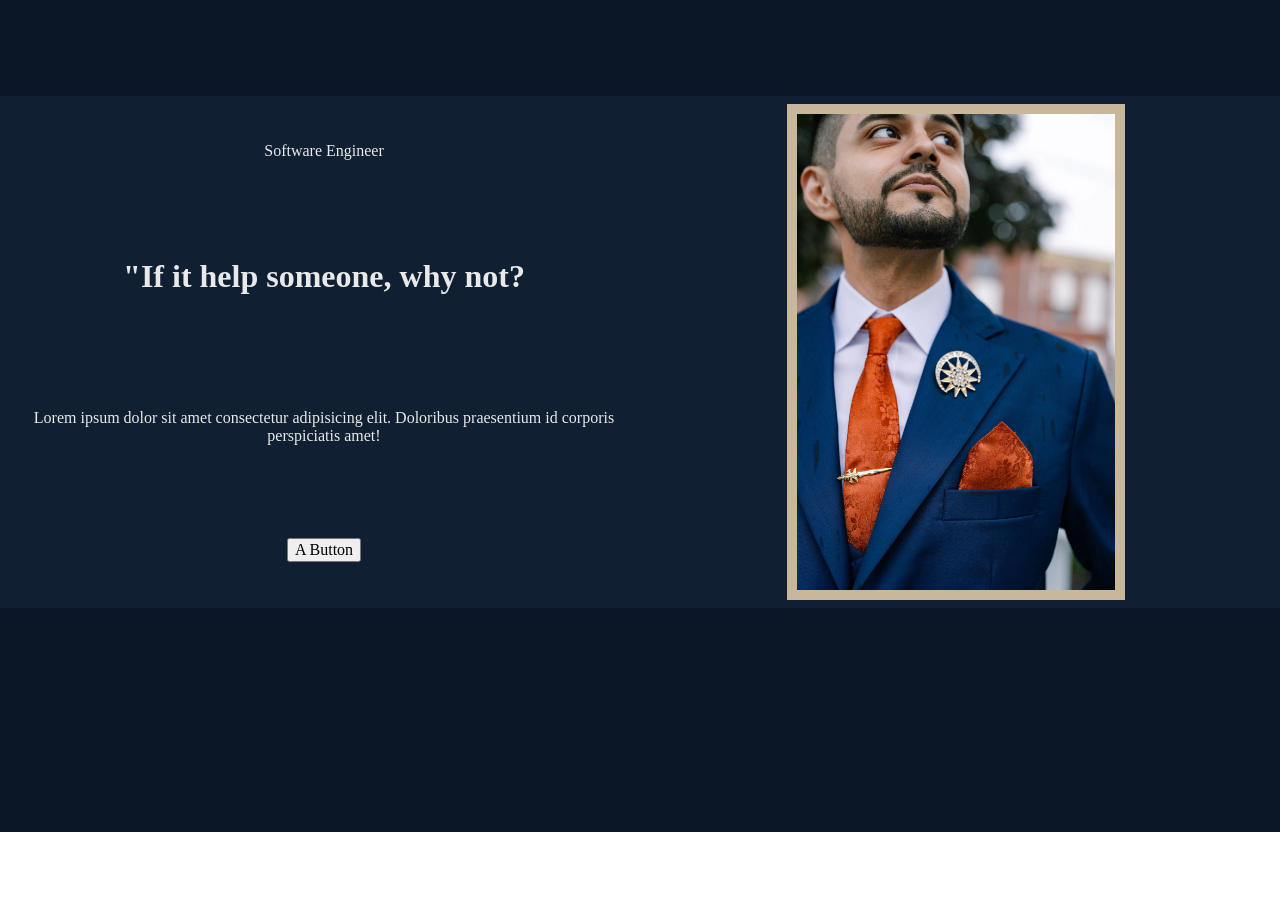
==== portFolio-2/index.html @ 13ad9a7c "design: plans of a PortFolio Site with an HTML/CSS/JS design of my own instead of HTML5 Layout. It's" ====
<!DOCTYPE html>
<html lang="en">
	<head>
  	<meta charset="utf-8">
  	<meta name="training room" content="the room you're training in">
  	<meta name="keywords" content="one, two, three">
		<meta name="viewport" content="width=device-width, initial-scale=1">
		
		<title>PortFolio V2</title>

		<!-- external CSS link -->
		<link rel="stylesheet" href="css/normalize.css">
		<link rel="stylesheet" href="css/style.css">
	</head>
	<body>
    <header>
      <nav>
        <!-- <ul>
          <li>Home</li>
          <li>Projects</li>
          <li>About</li>
          <li>Experience</li>
          <li>Contact</li>
        </ul> -->
      </nav>
    </header>
    <main class='hero'>
      <div class='heroLeft'>
        <span>Software Engineer</span>
        <h1>"If it help someone, why not?</h1>
        <p>Lorem ipsum dolor sit amet consectetur adipisicing elit. Doloribus praesentium id corporis perspiciatis amet!</p>
        <div class='buttonWrapper'>
        <button class="start1" type="button" name="button">A Button</button>
        </div>
      </div>
      <div class='heroRight'>
        <div>
          <img src="assets/imgs/2Main.jpg" alt="image of Mario">
        </div>
      </div>
    </main>
    <section class='projects'></section>
    <section class='aboutMe'></section>
    <section class='techSkills'></section>
    <section class='experience'></section>
    <footer>
      
    </footer>
		<script type="text/javascript" src="js/main.js"></script>
	</body>
</html>

<!-- 

-----------------------
🧠 LAST THOUGHTS
Working on: [Describe feature]
Problem: [Any bug or blocker]
Next Steps: [What to do when I return]
-----------------------

-->
---- portFolio-2/css/style.css ----
/* Box Model Hack */
* {
  box-sizing: border-box;
}

/* Clear fix hack */
.clearfix:after {
     content: ".";
     display: block;
     clear: both;
     visibility: hidden;
     line-height: 0;
     height: 0;
}

.clear {
	clear: both;
}

/******************************************
/* BASE STYLES
/*******************************************/

body {
  
}

/* Header && Footer : color */

/********************** ********************
/* LAYOUT
/*******************************************/
header, footer {
  color: #F3EEE7;
}

header {
  display: flex;
  flex-direction: column;
  justify-content: center;
  align-items: center;
  background-color: #0B1726;
  height: 6rem;
  width: 100%;
}

footer {
  background-color: #0B1726;
  height: 14rem;
  width: 100%;
}

/******************************************
/* ADDITIONAL STYLES
/*******************************************/

/* 
Muted Copper | #B45E35 | Button
Deep Midnight | #0B1726 | Header / Footer
Midnight Navy | #101F32 | Hero
Champagne | #C9B79B | Projects, Lighter-Text, border
Warm Ivory | #F3EEE7 | Projects, Lighter-Text 
*/


main.hero {
  display: flex;
  color: #E8E9E8;
  flex-direction: row;
  justify-content: space-around;
  align-items: center;
  background-color: #101F32;
  height: 32rem;
  width: 100%;
  padding: 0.5rem;
  text-align: center;
}

.hero > div {
  display: flex;
  flex-direction: column;
  height: 100%;
  width: 50%;
}

.hero > .heroLeft {
  justify-content: space-around;
  align-items: center;
  text-align: center;
}

.hero > .heroRight {
  justify-content: center;
  align-items: center;
  text-align: center;
}

.hero > .heroRight > div {
  border: solid 10px #C9B79B;
  height: 100%;
  width: auto;
}

.hero > .heroRight > div > img {
  height: 100%;
}

main.hero + main.projects {
  display: flex;
  background-color: #F3EEE7;
  height: 25rem;
  width: 100%;
}
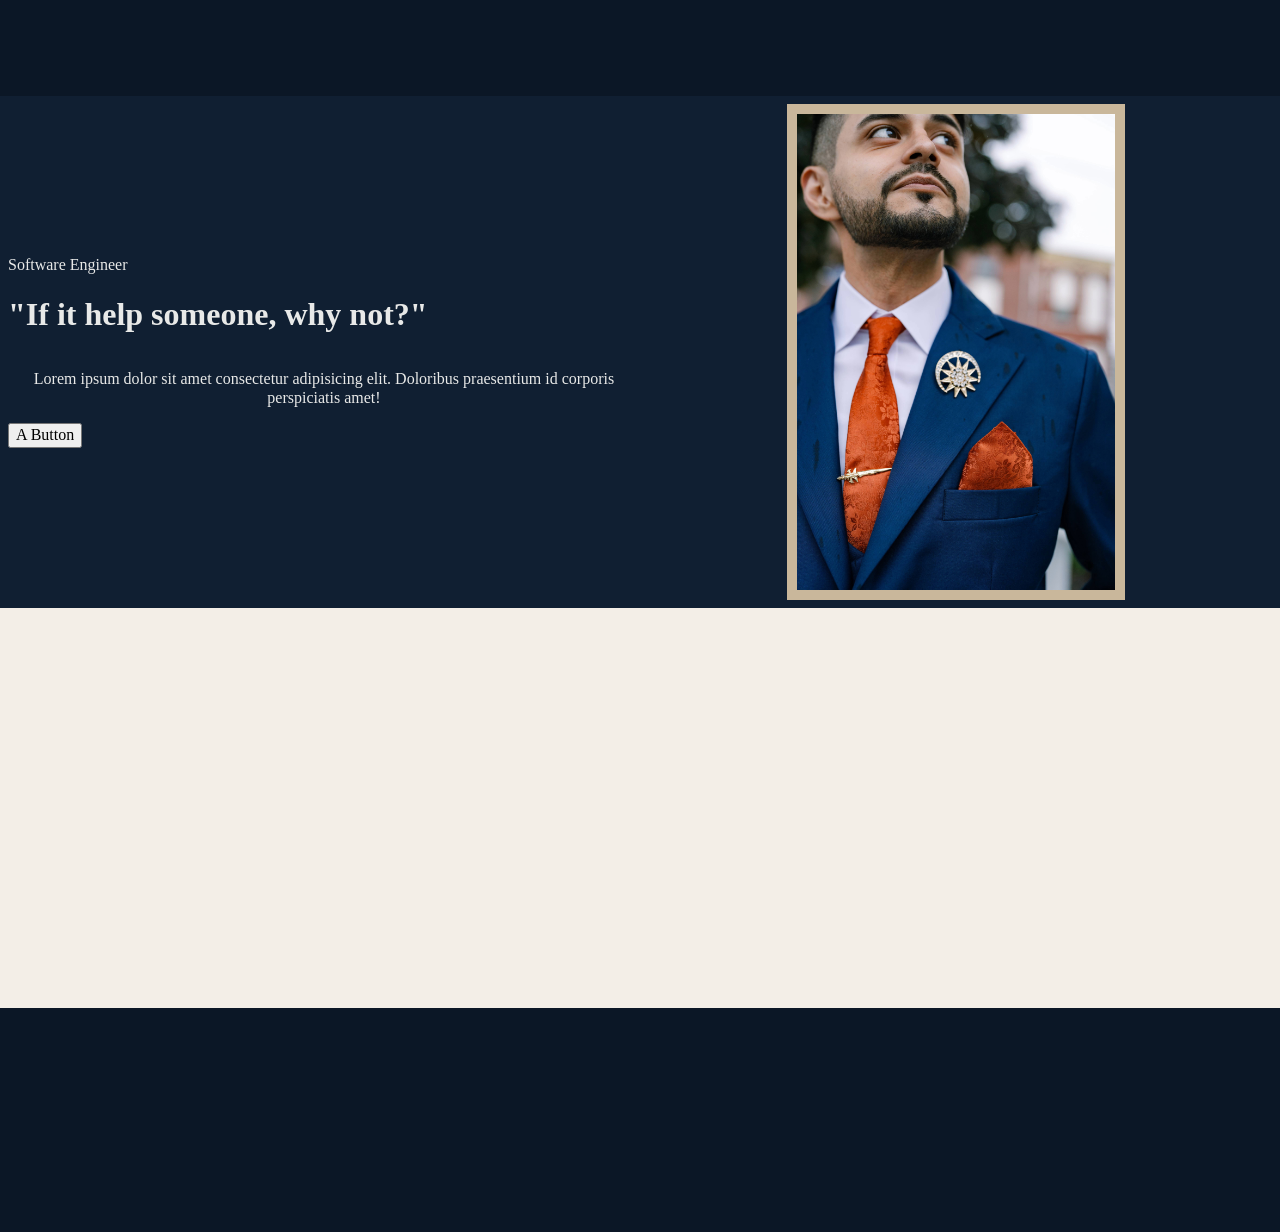
==== commit 738069fa: "chore: quick grammar check" ====
--- a/portFolio-2/index.html
+++ b/portFolio-2/index.html
@@ -27,7 +27,7 @@
     <main class='hero'>
       <div class='heroLeft'>
         <span>Software Engineer</span>
-        <h1>"If it help someone, why not?</h1>
+        <h1>"If it help someone, why not?"</h1>
         <p>Lorem ipsum dolor sit amet consectetur adipisicing elit. Doloribus praesentium id corporis perspiciatis amet!</p>
         <div class='buttonWrapper'>
         <button class="start1" type="button" name="button">A Button</button>
--- a/portFolio-2/css/style.css
+++ b/portFolio-2/css/style.css
@@ -84,8 +84,8 @@
 }
 
 .hero > .heroLeft {
-  justify-content: space-around;
-  align-items: center;
+  justify-content: center;
+  align-items: flex-start;
   text-align: center;
 }
 
@@ -105,7 +105,7 @@
   height: 100%;
 }
 
-main.hero + main.projects {
+main.hero + section.projects {
   display: flex;
   background-color: #F3EEE7;
   height: 25rem;
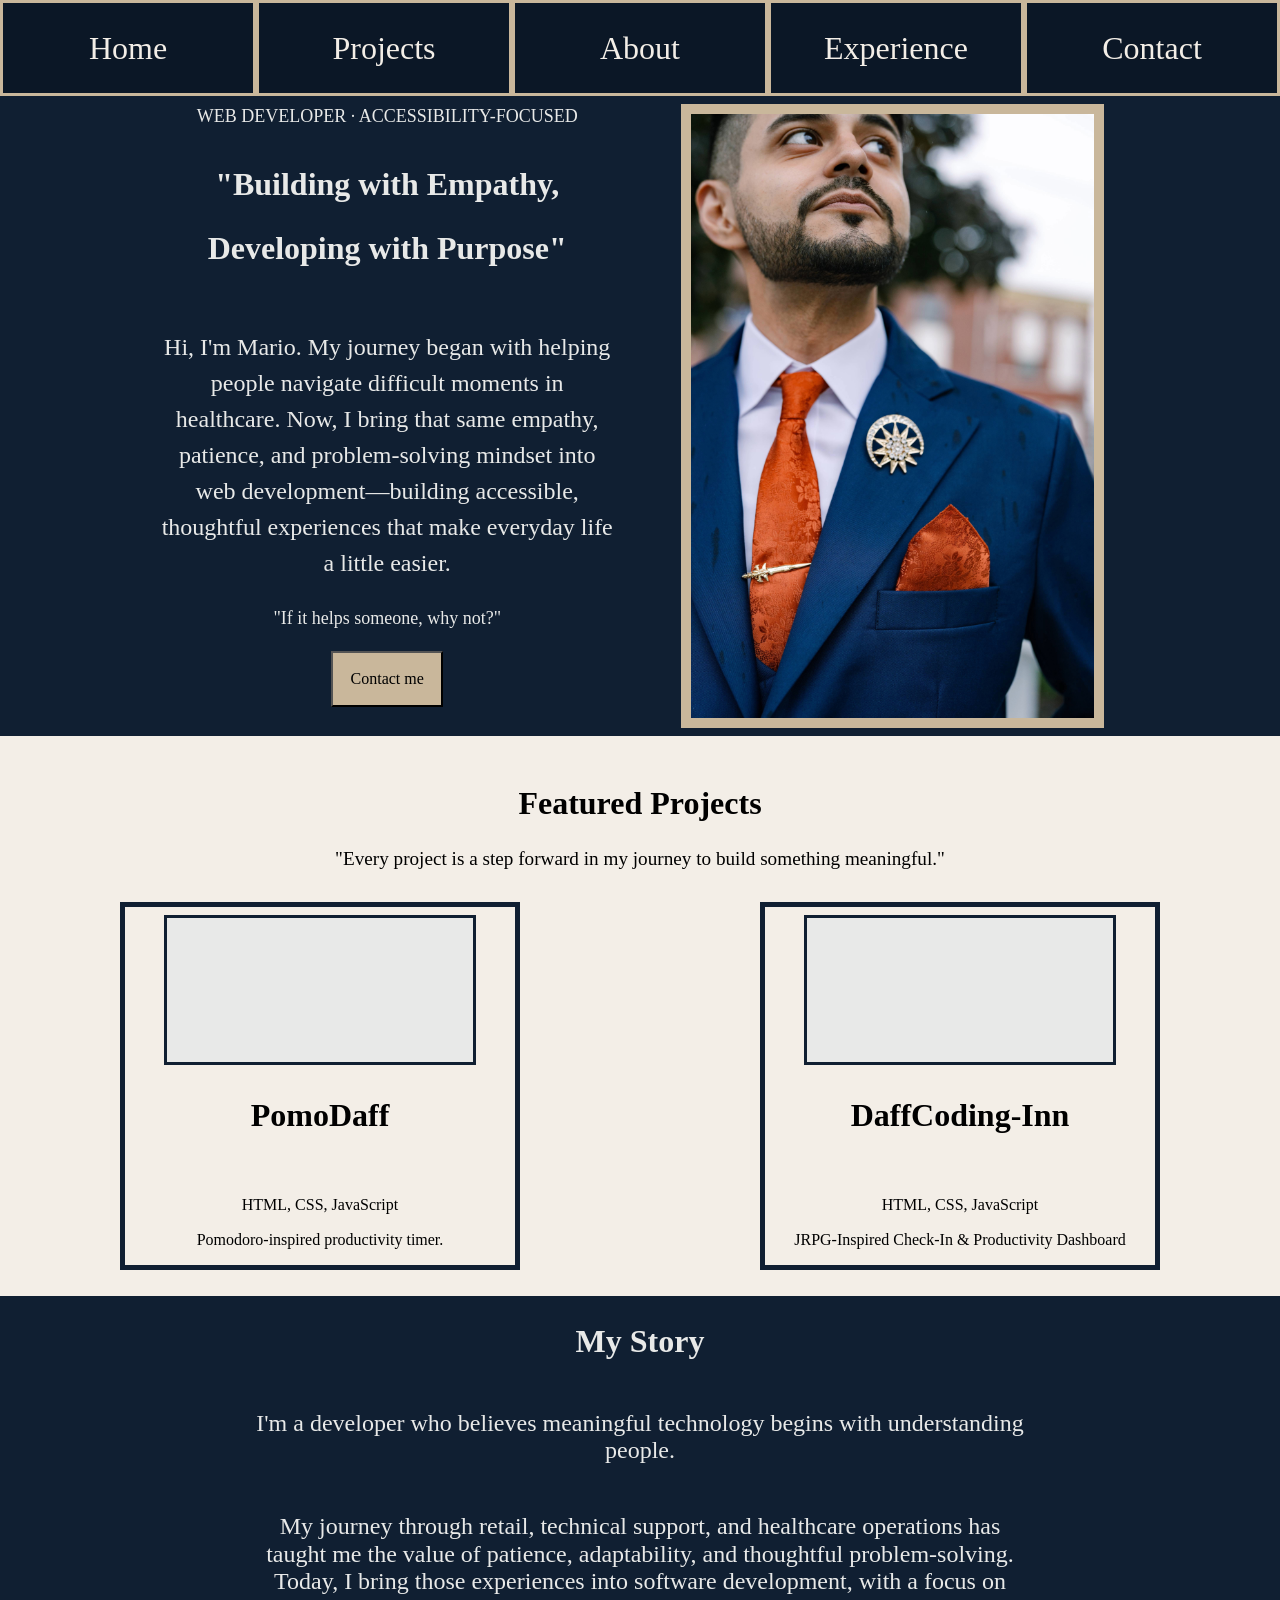
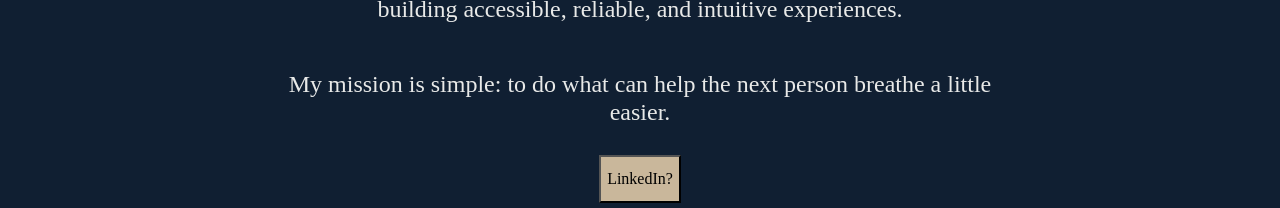
==== commit bef09eb7: "Further layout updates for new PortFolio, plans to bring responsiveness after one more section." ====
--- a/portFolio-2/index.html
+++ b/portFolio-2/index.html
@@ -15,37 +15,74 @@
 	<body>
     <header>
       <nav>
-        <!-- <ul>
+        <ul>
           <li>Home</li>
           <li>Projects</li>
           <li>About</li>
           <li>Experience</li>
           <li>Contact</li>
-        </ul> -->
+        </ul>
       </nav>
     </header>
+    
     <main class='hero'>
       <div class='heroLeft'>
-        <span>Software Engineer</span>
-        <h1>"If it help someone, why not?"</h1>
-        <p>Lorem ipsum dolor sit amet consectetur adipisicing elit. Doloribus praesentium id corporis perspiciatis amet!</p>
+        <span>WEB DEVELOPER · ACCESSIBILITY-FOCUSED</span>
+        <h1>"Building with Empathy, Developing with Purpose"</h1>
+        <p>Hi, I'm Mario. My journey began with helping people navigate difficult moments in healthcare. Now, I bring that same empathy, patience, and problem-solving mindset into web development—building accessible, thoughtful experiences that make everyday life a little easier.</p>
+        <span>"If it helps someone, why not?"</span>
         <div class='buttonWrapper'>
-        <button class="start1" type="button" name="button">A Button</button>
+          <button class="contactButton" type="button" name="button">Contact me</button>
         </div>
       </div>
       <div class='heroRight'>
         <div>
-          <img src="assets/imgs/2Main.jpg" alt="image of Mario">
+          <img src="assets/imgs/heroimage.jpg" alt="image of Mario"> <!-- <img src="assets/imgs/2Main.jpg" alt="image of Mario"> -->
         </div>
       </div>
     </main>
-    <section class='projects'></section>
-    <section class='aboutMe'></section>
-    <section class='techSkills'></section>
+    <section class='projects'>
+      <div class='projectTop'>
+        <h2>Featured Projects</h2>
+        <p>"Every project is a step forward in my journey to build something meaningful."</p>
+      </div>
+      <div class='projectWrapper'>
+        <div class='project'>
+          <div class='imgContainer'>
+            <img src="" alt="">
+            
+          </div>
+          
+          <h3>PomoDaff</h3>
+          <span>HTML, CSS, JavaScript</span>
+          <p>Pomodoro-inspired productivity timer.</p>
+        </div>
+        <div class='project'>
+          <div class='imgContainer'>
+            <img src="" alt="">
+          </div>
+          <h3>DaffCoding-Inn</h3>
+          <span>HTML, CSS, JavaScript</span>
+          <p>JRPG-Inspired Check-In & Productivity Dashboard</p>
+        </div>
+      </div>
+    </section>
+
+    
+    <section class='aboutMe'>
+      <h2>My Story</h2>
+      <p class='aboutP1'>I'm a developer who believes meaningful technology begins with understanding people.</p> 
+      <p class='aboutP2'>My journey through retail, technical support, and healthcare operations has taught me the value of patience, adaptability, and thoughtful problem-solving. Today, I bring those experiences into software development, with a focus on building accessible, reliable, and intuitive experiences.</p>
+      <p class='P3'>My mission is simple: to do what can help the next person breathe a little easier.</p>
+      <div class='buttonWrapper'>
+        <button class="linkedInButton" type="button" name="button">LinkedIn?</button>
+      </div>
+    </section>
+
+    
+    <section class='technicalSkills'></section>
     <section class='experience'></section>
-    <footer>
-      
-    </footer>
+    <footer></footer>
 		<script type="text/javascript" src="js/main.js"></script>
 	</body>
 </html>
--- a/portFolio-2/css/style.css
+++ b/portFolio-2/css/style.css
@@ -25,6 +25,10 @@
   
 }
 
+button {
+  cursor: pointer;
+}
+
 /* Header && Footer : color */
 
 /********************** ********************
@@ -36,13 +40,42 @@
 
 header {
   display: flex;
-  flex-direction: column;
+  flex-direction: row;
   justify-content: center;
   align-items: center;
   background-color: #0B1726;
   height: 6rem;
   width: 100%;
 }
+header > nav {
+  display: flex;
+  height: 100%;
+  width: 100%;
+}
+header > nav > ul {
+  display: flex;
+  flex-direction: row;
+  justify-content: space-around;
+  align-items: center;
+  height: 100%;
+  width: 100%;
+  padding: 0;
+  margin: 0;
+}
+
+header > nav > ul > li {
+  border: solid 3px #C9B79B;
+  display: flex;
+  justify-content: center;
+  align-items: center;
+  height: 100%;
+  flex: 1;
+  list-style-type: none;
+  font-size: xx-large;
+  cursor: pointer;
+}
+
+header > nav > ul > 
 
 footer {
   background-color: #0B1726;
@@ -63,14 +96,16 @@
 */
 
 
+                /* -------< Section 1 >------- */
+
 main.hero {
   display: flex;
   color: #E8E9E8;
   flex-direction: row;
-  justify-content: space-around;
+  justify-content: center;
   align-items: center;
   background-color: #101F32;
-  height: 32rem;
+  height: 40rem;
   width: 100%;
   padding: 0.5rem;
   text-align: center;
@@ -80,34 +115,148 @@
   display: flex;
   flex-direction: column;
   height: 100%;
-  width: 50%;
-}
-
+  width: 40%;
+}
 .hero > .heroLeft {
-  justify-content: center;
-  align-items: flex-start;
-  text-align: center;
-}
-
+  justify-content: space-around;
+  align-items: center;
+  text-align: center;
+}
+.hero > .heroLeft > h1 {
+  width: 85%;
+  line-height: 2;
+  font-size: xx-large;
+}
+.hero > .heroLeft > p {
+  font-size: x-large;
+  line-height: 1.5;
+  width: 90%;
+}
+.hero > .heroLeft > span {
+  font-size: large;
+}
+.hero > .heroLeft > .buttonWrapper {
+  display: flex;
+  flex-direction: row;
+  justify-content: center;
+  align-items: center;
+  height: 15%;
+  width: 70%;
+}
+.hero > .heroLeft > .buttonWrapper > button{
+  background-color: #C9B79B;
+  height: 3.5em;
+  width: 7em;
+  margin: 0 23.8px;
+}
 .hero > .heroRight {
   justify-content: center;
   align-items: center;
   text-align: center;
 }
-
 .hero > .heroRight > div {
   border: solid 10px #C9B79B;
   height: 100%;
   width: auto;
 }
-
 .hero > .heroRight > div > img {
   height: 100%;
 }
 
-main.hero + section.projects {
-  display: flex;
+
+                /* -------< Section 2 >------- */
+
+.projects {
+  display: flex;
+  flex-direction: column;
+  justify-content: space-around;
   background-color: #F3EEE7;
-  height: 25rem;
-  width: 100%;
+  height: 35rem;
+  width: 100%;
+}
+.projects .projectTop {
+  height: 20%;
+  width: 100%;
+  padding: 0.5em;
+  text-align: center;
+}
+.projects .projectTop h2 {
+  font-size: xx-large;
+}
+.projects .projectTop p {
+  font-size: larger;
+}
+.projects .projectWrapper {
+  display: flex;
+  flex-direction: row;
+  flex-wrap: wrap;
+  justify-content: space-around;
+  align-items: center;
+  height: 70%;
+  width: 100%;
+}
+.projects .project {
+  border: solid 5px #101F32;
+  display: flex;
+  flex-direction: column;
+  justify-content: space-around;
+  align-items: center;
+  height: 23em;
+  width: 25em;
+}
+.projects .project .imgContainer {
+  border: solid 3px #101F32;
+  background-color: #E8E9E8;
+  height: 50%;
+  width: 80%;
+  margin: 0.5em 0 0 0;
+}
+
+/* main.hero + .projects > .projectWrapper > project > imgContainer > img.class = here */
+
+.projects .project > .imgContainer + h3 {
+  font-size: xx-large;
+  padding: 0 0 30px 0;
+}
+.projects > .project > .imgContainer + span {
+  font-size: x-large;
+}
+
+                /* -------< Section 3 >------- */
+
+.aboutMe {
+  background-color: #101F32;
+  color: #E8E9E8;
+  display: flex;
+  flex-direction: column;
+  justify-content: space-around;
+  align-items: center;
+  text-align: center;
+  height: 32rem;
+  width: 100%;
+}
+
+.aboutMe > h2 {
+  font-size: xx-large;
+}
+
+.aboutMe p {
+  font-size: x-large;
+  width: 60%;
+}
+
+.aboutMe .buttonWrapper{
+  display: flex;
+  flex-direction: row;
+  justify-content: center;
+  align-items: center;
+  height: 15%;
+  width: 40%;
+}
+
+.aboutMe .buttonWrapper > button{
+  background-color: #C9B79B;
+  height: 3em;
+  width: 6aem;
+  margin: 0 23.8px;
 }
